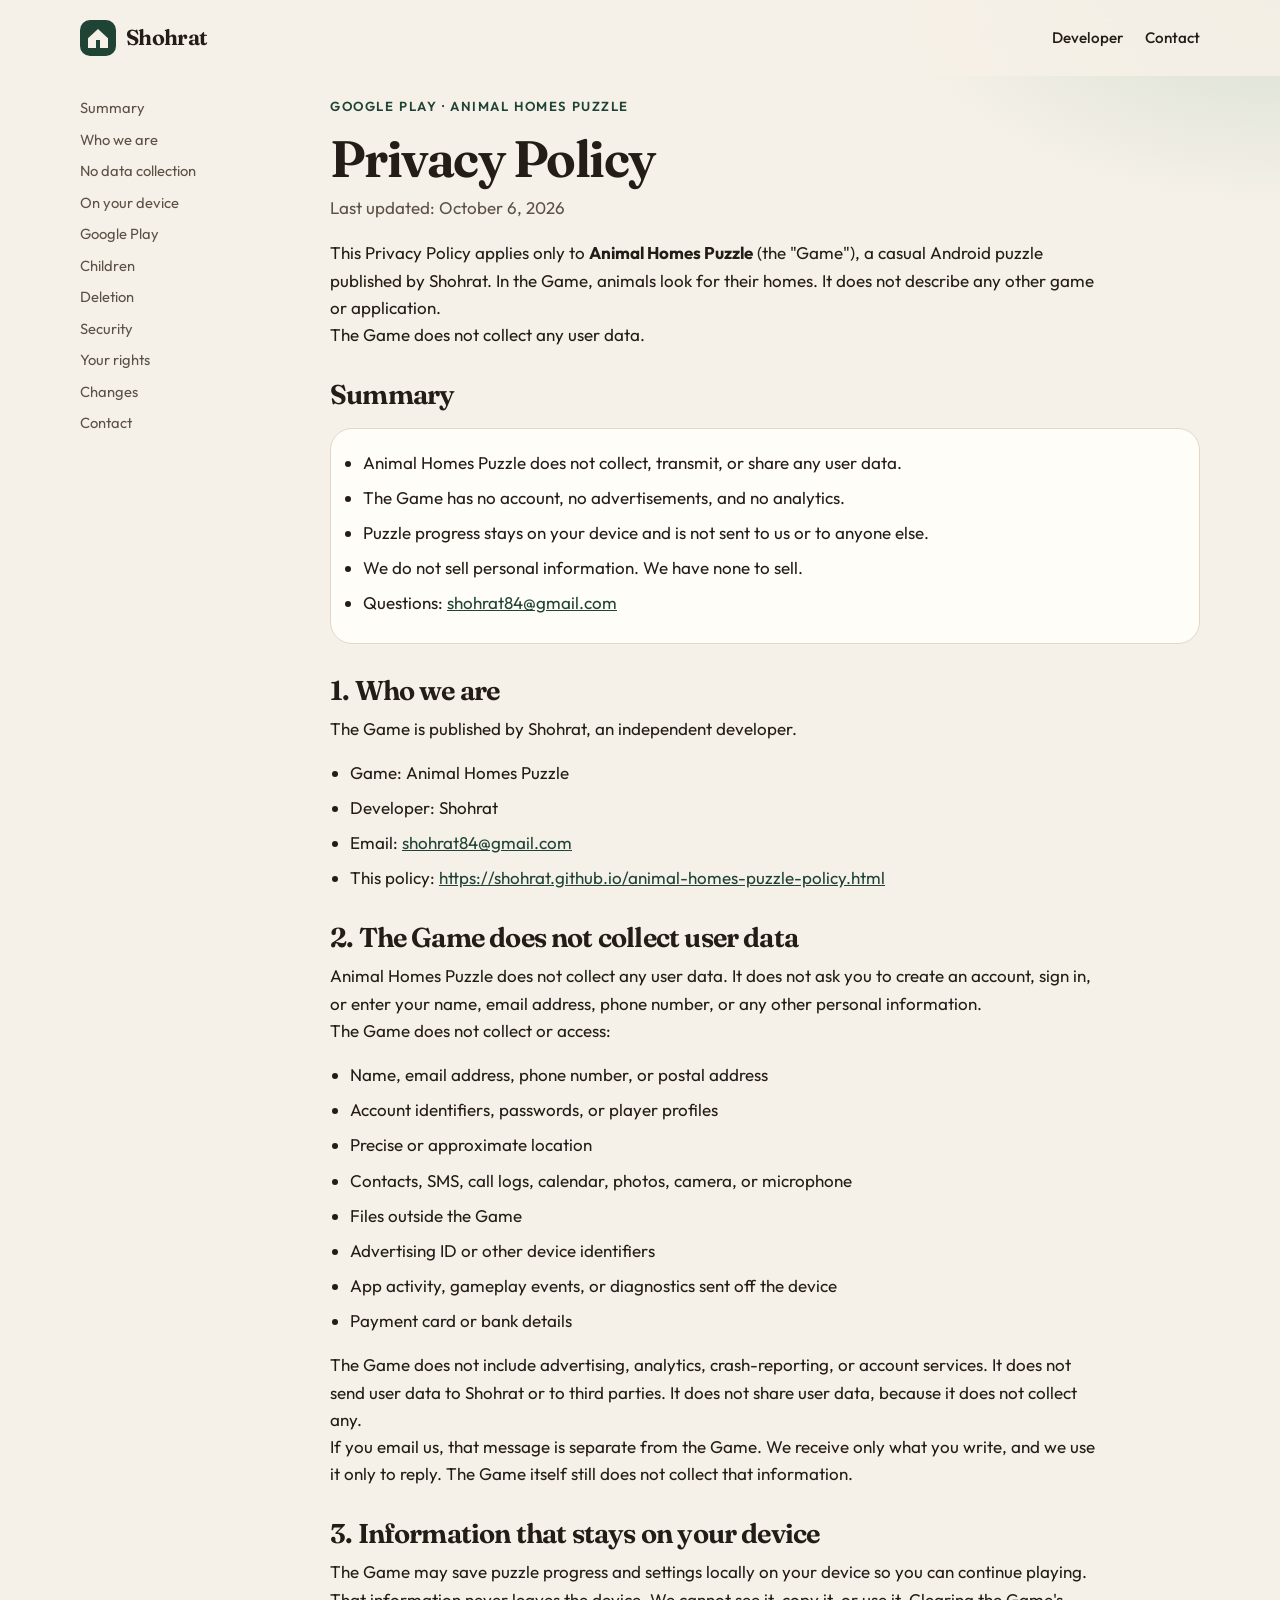
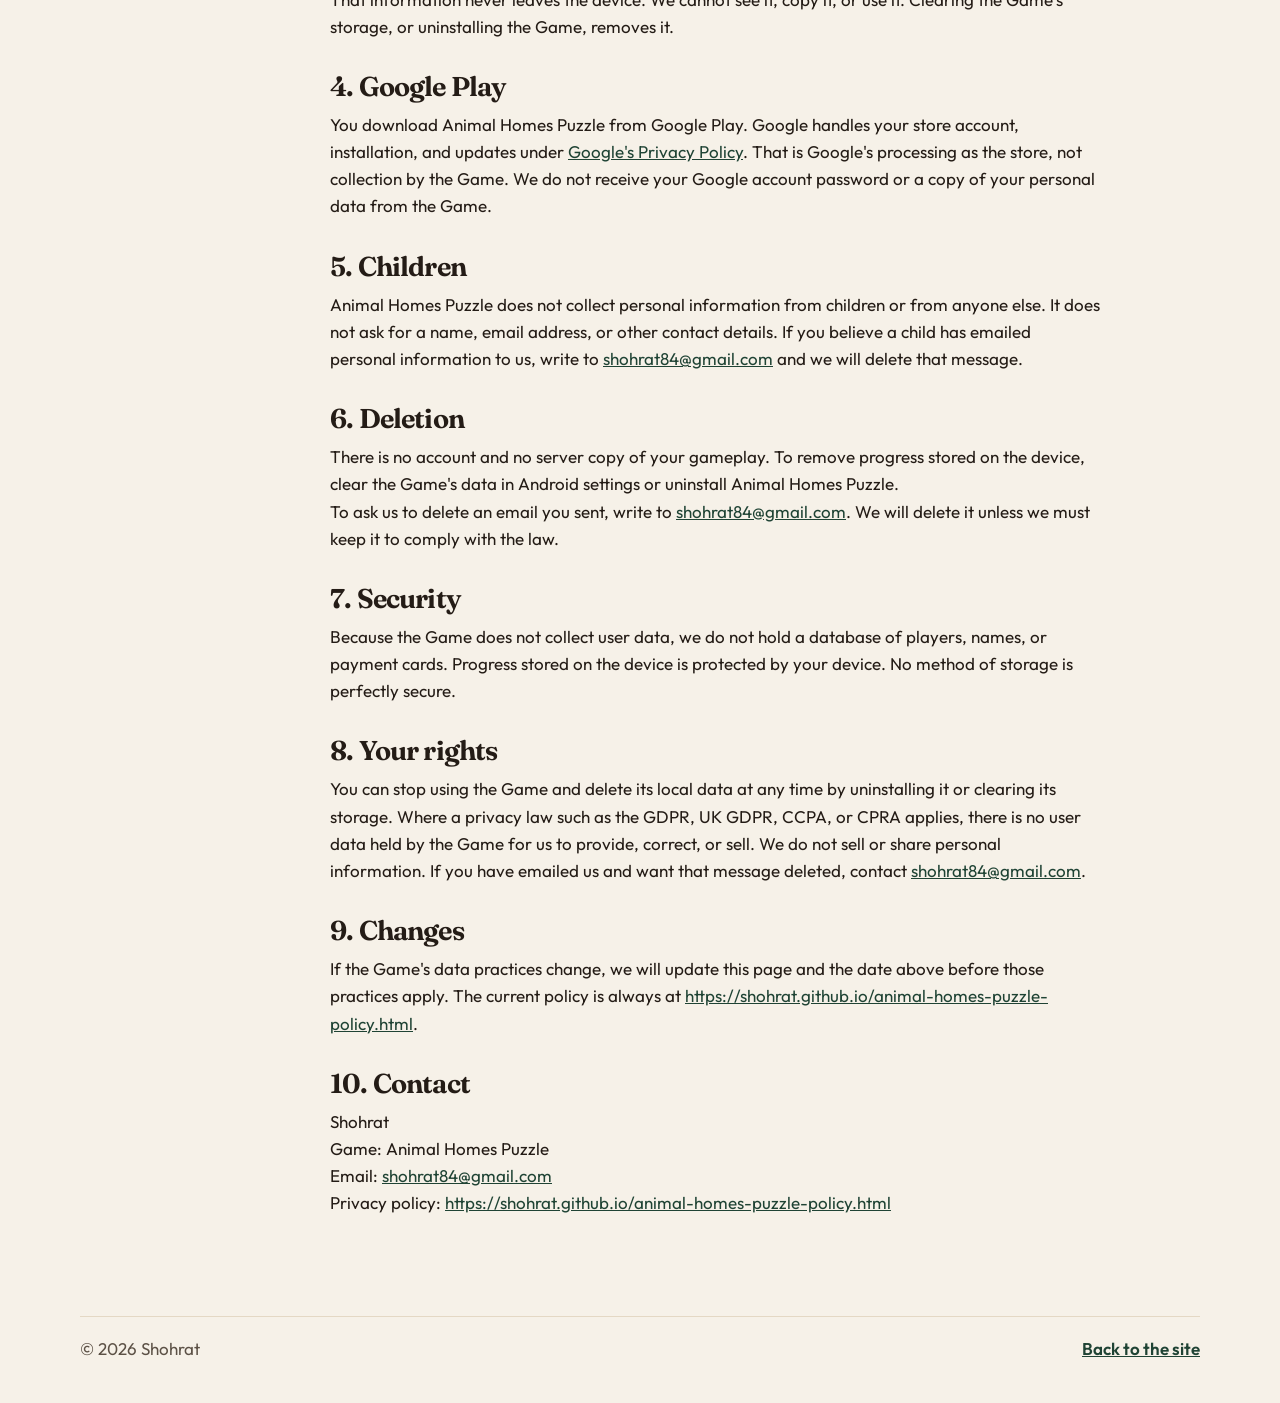
==== animal-homes-puzzle-policy.html @ 862f54f3 "Rename the game privacy policy file. Move it to animal-homes-puzzle-policy.html, drop it from the si" ====
<!DOCTYPE html>
<html lang="en">
<head>
  <meta charset="UTF-8">
  <meta name="viewport" content="width=device-width, initial-scale=1">
  <title>Privacy Policy — Animal Homes Puzzle</title>
  <meta name="description" content="Privacy Policy for Animal Homes Puzzle. The game does not collect any user data.">
  <meta name="theme-color" content="#f6f1e8">
  <link rel="canonical" href="https://shohrat.github.io/animal-homes-puzzle-policy.html">
  <link rel="icon" href="favicon.svg" type="image/svg+xml">
  <meta property="og:title" content="Privacy Policy — Animal Homes Puzzle">
  <meta property="og:description" content="Animal Homes Puzzle does not collect any user data.">
  <meta property="og:type" content="article">
  <meta property="og:url" content="https://shohrat.github.io/animal-homes-puzzle-policy.html">
  <link rel="preconnect" href="https://fonts.googleapis.com">
  <link rel="preconnect" href="https://fonts.gstatic.com" crossorigin>
  <link href="https://fonts.googleapis.com/css2?family=Fraunces:ital,opsz,wght@0,9..144,500;0,9..144,650;1,9..144,560&family=Outfit:wght@400;500;600&display=swap" rel="stylesheet">
  <link rel="stylesheet" href="css/main.css">
</head>
<body>
  <a class="skip-link" href="#content">Skip to content</a>
  <header class="site-header">
    <div class="header-inner">
      <a class="logo" href="index.html">
        <svg viewBox="0 0 36 36" aria-hidden="true">
          <rect width="36" height="36" rx="10" fill="#1f4334"/>
          <path d="M8 18.2 18 9l10 9.2V28H8Z" fill="#f6f1e8"/>
          <rect x="16" y="20" width="4" height="8" fill="#1f4334"/>
        </svg>
        <span class="logo-word">Shohrat</span>
      </a>
      <button class="nav-toggle" type="button" aria-expanded="false" aria-controls="site-nav" aria-label="Menu" data-label-open="Close menu" data-label-closed="Menu">
        <span aria-hidden="true"></span>
      </button>
      <nav id="site-nav" class="site-nav" aria-label="Primary">
        <a href="index.html">Developer</a>
        <a href="index.html#contact">Contact</a>
      </nav>
    </div>
  </header>

  <main id="content" class="policy-page">
    <div class="wrap policy-layout">
      <nav class="policy-toc" aria-label="On this page">
        <a href="#summary">Summary</a>
        <a href="#who">Who we are</a>
        <a href="#no-collection">No data collection</a>
        <a href="#device">On your device</a>
        <a href="#google-play">Google Play</a>
        <a href="#children">Children</a>
        <a href="#retention">Deletion</a>
        <a href="#security">Security</a>
        <a href="#rights">Your rights</a>
        <a href="#changes">Changes</a>
        <a href="#contact">Contact</a>
      </nav>

      <article class="policy">
        <p class="eyebrow">Google Play · Animal Homes Puzzle</p>
        <h1>Privacy Policy</h1>
        <p class="updated">Last updated: <time datetime="2026-10-06">October 6, 2026</time></p>
        <p>This Privacy Policy applies only to <strong>Animal Homes Puzzle</strong> (the "Game"), a casual Android puzzle published by Shohrat. In the Game, animals look for their homes. It does not describe any other game or application.</p>
        <p>The Game does not collect any user data.</p>

        <h2 id="summary">Summary</h2>
        <ul class="summary">
          <li>Animal Homes Puzzle does not collect, transmit, or share any user data.</li>
          <li>The Game has no account, no advertisements, and no analytics.</li>
          <li>Puzzle progress stays on your device and is not sent to us or to anyone else.</li>
          <li>We do not sell personal information. We have none to sell.</li>
          <li>Questions: <a href="mailto:shohrat84@gmail.com">shohrat84@gmail.com</a></li>
        </ul>

        <h2 id="who">1. Who we are</h2>
        <p>The Game is published by Shohrat, an independent developer.</p>
        <ul>
          <li>Game: Animal Homes Puzzle</li>
          <li>Developer: Shohrat</li>
          <li>Email: <a href="mailto:shohrat84@gmail.com">shohrat84@gmail.com</a></li>
          <li>This policy: <a href="https://shohrat.github.io/animal-homes-puzzle-policy.html">https://shohrat.github.io/animal-homes-puzzle-policy.html</a></li>
        </ul>

        <h2 id="no-collection">2. The Game does not collect user data</h2>
        <p>Animal Homes Puzzle does not collect any user data. It does not ask you to create an account, sign in, or enter your name, email address, phone number, or any other personal information.</p>
        <p>The Game does not collect or access:</p>
        <ul>
          <li>Name, email address, phone number, or postal address</li>
          <li>Account identifiers, passwords, or player profiles</li>
          <li>Precise or approximate location</li>
          <li>Contacts, SMS, call logs, calendar, photos, camera, or microphone</li>
          <li>Files outside the Game</li>
          <li>Advertising ID or other device identifiers</li>
          <li>App activity, gameplay events, or diagnostics sent off the device</li>
          <li>Payment card or bank details</li>
        </ul>
        <p>The Game does not include advertising, analytics, crash-reporting, or account services. It does not send user data to Shohrat or to third parties. It does not share user data, because it does not collect any.</p>
        <p>If you email us, that message is separate from the Game. We receive only what you write, and we use it only to reply. The Game itself still does not collect that information.</p>

        <h2 id="device">3. Information that stays on your device</h2>
        <p>The Game may save puzzle progress and settings locally on your device so you can continue playing. That information never leaves the device. We cannot see it, copy it, or use it. Clearing the Game's storage, or uninstalling the Game, removes it.</p>

        <h2 id="google-play">4. Google Play</h2>
        <p>You download Animal Homes Puzzle from Google Play. Google handles your store account, installation, and updates under <a href="https://policies.google.com/privacy" target="_blank" rel="noopener noreferrer">Google's Privacy Policy</a>. That is Google's processing as the store, not collection by the Game. We do not receive your Google account password or a copy of your personal data from the Game.</p>

        <h2 id="children">5. Children</h2>
        <p>Animal Homes Puzzle does not collect personal information from children or from anyone else. It does not ask for a name, email address, or other contact details. If you believe a child has emailed personal information to us, write to <a href="mailto:shohrat84@gmail.com">shohrat84@gmail.com</a> and we will delete that message.</p>

        <h2 id="retention">6. Deletion</h2>
        <p>There is no account and no server copy of your gameplay. To remove progress stored on the device, clear the Game's data in Android settings or uninstall Animal Homes Puzzle.</p>
        <p>To ask us to delete an email you sent, write to <a href="mailto:shohrat84@gmail.com">shohrat84@gmail.com</a>. We will delete it unless we must keep it to comply with the law.</p>

        <h2 id="security">7. Security</h2>
        <p>Because the Game does not collect user data, we do not hold a database of players, names, or payment cards. Progress stored on the device is protected by your device. No method of storage is perfectly secure.</p>

        <h2 id="rights">8. Your rights</h2>
        <p>You can stop using the Game and delete its local data at any time by uninstalling it or clearing its storage. Where a privacy law such as the GDPR, UK GDPR, CCPA, or CPRA applies, there is no user data held by the Game for us to provide, correct, or sell. We do not sell or share personal information. If you have emailed us and want that message deleted, contact <a href="mailto:shohrat84@gmail.com">shohrat84@gmail.com</a>.</p>

        <h2 id="changes">9. Changes</h2>
        <p>If the Game's data practices change, we will update this page and the date above before those practices apply. The current policy is always at <a href="https://shohrat.github.io/animal-homes-puzzle-policy.html">https://shohrat.github.io/animal-homes-puzzle-policy.html</a>.</p>

        <h2 id="contact">10. Contact</h2>
        <p>Shohrat<br>
        Game: Animal Homes Puzzle<br>
        Email: <a href="mailto:shohrat84@gmail.com">shohrat84@gmail.com</a><br>
        Privacy policy: <a href="https://shohrat.github.io/animal-homes-puzzle-policy.html">https://shohrat.github.io/animal-homes-puzzle-policy.html</a></p>
      </article>
    </div>
  </main>

  <footer class="site-footer">
    <div class="wrap footer-inner">
      <p>© 2026 Shohrat</p>
      <a href="index.html">Back to the site</a>
    </div>
  </footer>
  <script src="js/custom.js"></script>
</body>
</html>
---- css/main.css ----
:root {
  --paper: #f6f1e8;
  --ink: #241c16;
  --ink-soft: #5c5146;
  --moss: #1f4334;
  --moss-deep: #173328;
  --honey: #f0b429;
  --clay: #c46b4a;
  --line: #e4d8c4;
  --card: #fffdf8;
  --ok: #e7f3ea;
  --shadow: 0 22px 50px rgba(55, 36, 18, 0.08);
  --header: 76px;
}

*,
*::before,
*::after {
  box-sizing: border-box;
}

html {
  scroll-behavior: smooth;
}

body {
  margin: 0;
  color: var(--ink);
  background:
    radial-gradient(900px 420px at 0% -10%, rgba(240, 180, 41, 0.28), transparent 60%),
    radial-gradient(700px 380px at 100% 0%, rgba(47, 125, 96, 0.16), transparent 55%),
    var(--paper);
  font-family: "Outfit", "Avenir Next", "Segoe UI", sans-serif;
  font-size: 1.0625rem;
  line-height: 1.6;
}

img,
svg {
  max-width: 100%;
}

a {
  color: inherit;
}

h1,
h2,
h3,
.logo-word {
  font-family: "Fraunces", "Iowan Old Style", Palatino, Georgia, serif;
  font-weight: 650;
  letter-spacing: -0.03em;
  line-height: 1.08;
}

p {
  margin: 0;
}

button,
input {
  font: inherit;
}

.wrap {
  width: min(1120px, calc(100% - 40px));
  margin-inline: auto;
}

.skip-link {
  position: absolute;
  left: 12px;
  top: 12px;
  transform: translateY(-150%);
  background: var(--ink);
  color: white;
  padding: 8px 12px;
  z-index: 40;
}

.skip-link:focus {
  transform: none;
}

:focus-visible {
  outline: 3px solid var(--honey);
  outline-offset: 3px;
}

.site-header {
  position: sticky;
  top: 0;
  z-index: 30;
  height: var(--header);
  display: flex;
  align-items: center;
  background: rgba(246, 241, 232, 0.88);
  backdrop-filter: blur(14px);
}

.site-header.is-scrolled {
  box-shadow: 0 1px 0 rgba(36, 28, 22, 0.08);
}

.header-inner {
  display: flex;
  align-items: center;
  justify-content: space-between;
  gap: 20px;
  width: min(1120px, calc(100% - 40px));
  margin-inline: auto;
}

.logo {
  display: inline-flex;
  align-items: center;
  gap: 10px;
  text-decoration: none;
  color: var(--ink);
}

.logo svg {
  width: 36px;
  height: 36px;
  flex: none;
}

.logo-word {
  font-size: 1.35rem;
}

.site-nav {
  display: flex;
  align-items: center;
  gap: 22px;
}

.site-nav a {
  text-decoration: none;
  color: var(--ink);
  font-size: 0.95rem;
  font-weight: 500;
}

.site-nav a[aria-current="page"] {
  color: var(--moss);
  box-shadow: inset 0 -2px 0 var(--honey);
}

.nav-toggle {
  display: none;
  width: 46px;
  height: 46px;
  border-radius: 14px;
  border: 1px solid var(--line);
  background: var(--card);
  padding: 0;
  cursor: pointer;
}

.nav-toggle span,
.nav-toggle span::before,
.nav-toggle span::after {
  display: block;
  width: 18px;
  height: 2px;
  background: var(--ink);
  position: relative;
  margin: 0 auto;
}

.nav-toggle span::before,
.nav-toggle span::after {
  content: "";
  position: absolute;
  left: 0;
}

.nav-toggle span::before {
  top: -6px;
}

.nav-toggle span::after {
  top: 6px;
}

.hero {
  position: relative;
  isolation: isolate;
  padding: 28px 0 20px;
}

.hero::before {
  content: "";
  position: absolute;
  width: 380px;
  height: 380px;
  right: 4%;
  top: 10px;
  border-radius: 50%;
  background: rgba(240, 180, 41, 0.28);
  z-index: -1;
}

.hero-grid {
  display: grid;
  grid-template-columns: minmax(0, 1.08fr) minmax(280px, 0.92fr);
  gap: 42px;
  align-items: center;
}

.eyebrow {
  margin: 0 0 14px;
  color: var(--moss);
  font-size: 0.82rem;
  font-weight: 600;
  letter-spacing: 0.12em;
  text-transform: uppercase;
}

.hero h1 {
  margin: 0 0 16px;
  font-size: clamp(2.5rem, 5.4vw, 4.5rem);
  max-width: 11em;
}

.hero h1 em {
  font-style: italic;
  font-weight: 560;
  color: var(--moss);
}

.lede {
  max-width: 38rem;
  color: var(--ink-soft);
  font-size: 1.12rem;
}

.platforms {
  display: flex;
  flex-wrap: wrap;
  gap: 8px;
  margin: 22px 0 0;
  padding: 0;
  list-style: none;
}

.platforms li {
  padding: 6px 12px;
  border-radius: 999px;
  border: 1px solid var(--line);
  background: var(--card);
  font-size: 0.92rem;
  font-weight: 600;
}

.actions {
  display: flex;
  flex-wrap: wrap;
  gap: 12px;
  margin-top: 22px;
}

.button {
  display: inline-flex;
  align-items: center;
  justify-content: center;
  min-height: 48px;
  padding: 0 18px;
  border-radius: 999px;
  border: 1.5px solid transparent;
  text-decoration: none;
  font-weight: 600;
  cursor: pointer;
  background: transparent;
  color: var(--ink);
}

.button-primary {
  background: var(--moss);
  color: #f7f3ea;
}

.button-primary:hover {
  background: var(--moss-deep);
}

.button-ghost {
  border-color: var(--moss);
  color: var(--moss);
}

.button-ghost:hover {
  background: rgba(31, 67, 52, 0.06);
}

.studio,
.note-card,
.policy-box {
  background: var(--card);
  border: 1px solid var(--line);
  border-radius: 28px;
  box-shadow: var(--shadow);
}

.studio {
  padding: 22px 22px 26px;
}

.switcher {
  display: flex;
  flex-wrap: wrap;
  gap: 8px;
  margin-bottom: 18px;
}

.switch {
  min-height: 42px;
  padding: 0 14px;
  border-radius: 999px;
  border: 1px solid var(--line);
  background: transparent;
  color: var(--ink);
  font-weight: 600;
  cursor: pointer;
}

.switch.is-selected {
  background: var(--moss);
  border-color: var(--moss);
  color: #f6f1e8;
}

.studio-panel h2 {
  margin: 0 0 8px;
  font-size: 1.9rem;
}

.studio-panel p,
.note-card p,
.project-card p {
  color: var(--ink-soft);
}

.project-list {
  display: grid;
  grid-template-columns: 1.15fr 0.85fr;
  gap: 16px;
}

.project-card,
.note-card {
  border-radius: 28px;
  padding: 28px;
  min-height: 240px;
}

.project-card {
  background:
    radial-gradient(circle at 90% 10%, rgba(240, 180, 41, 0.28), transparent 36%),
    var(--moss);
  color: #f6f1e8;
}

.project-card .eyebrow {
  color: var(--honey);
}

.project-card h3,
.note-card h3 {
  margin: 0 0 10px;
  font-size: clamp(1.8rem, 3vw, 2.4rem);
}

.project-card p {
  color: rgba(246, 241, 232, 0.86);
  max-width: 36rem;
}

.project-card a {
  display: inline-block;
  margin-top: 18px;
  color: var(--honey);
  font-weight: 600;
}

.note-card {
  box-shadow: none;
}

.note-card .eyebrow {
  color: var(--moss);
}

.board {
  background: var(--card);
  border: 1px solid var(--line);
  border-radius: 28px;
  box-shadow: var(--shadow);
  padding: 22px 20px 18px;
}

.board h2 {
  margin: 0 0 6px;
  font-size: 1.8rem;
}

.board-status {
  min-height: 1.6em;
  color: var(--ink-soft);
  margin-bottom: 14px;
}

.board-columns {
  display: grid;
  grid-template-columns: 1fr 1fr;
  gap: 14px;
}

.column-label {
  margin: 0 0 8px;
  font-size: 0.78rem;
  font-weight: 600;
  letter-spacing: 0.08em;
  text-transform: uppercase;
  color: var(--ink-soft);
}

.token-list {
  display: grid;
  gap: 10px;
}

.token {
  display: flex;
  align-items: center;
  gap: 10px;
  width: 100%;
  text-align: left;
  border: 1.5px solid var(--line);
  background: #fff;
  border-radius: 16px;
  padding: 8px 10px;
  cursor: pointer;
  color: var(--ink);
}

.token:hover:not(:disabled) {
  border-color: #c9b89a;
}

.token-art {
  width: 58px;
  height: 58px;
  flex: none;
  display: grid;
  place-items: center;
}

.token-art svg {
  width: 58px;
  height: 58px;
}

.token-copy {
  display: flex;
  flex-direction: column;
  min-width: 0;
}

.token-label {
  font-weight: 600;
}

.token-state {
  color: var(--moss);
  font-size: 0.78rem;
  font-weight: 600;
}

.token-state:empty {
  display: none;
}

.token.is-selected {
  border-color: var(--moss);
  box-shadow: 0 0 0 3px rgba(31, 67, 52, 0.16);
}

.token.is-matched {
  background: var(--ok);
  border-color: #8fb59a;
  cursor: default;
}

.token.is-wrong {
  border-color: var(--clay);
  animation: shake 0.4s ease;
}

.board-reset {
  margin-top: 12px;
  border: 0;
  background: transparent;
  color: var(--moss);
  font-weight: 600;
  cursor: pointer;
  padding: 8px 0;
  text-decoration: underline;
  text-underline-offset: 3px;
}

@keyframes shake {
  0%,
  100% { transform: translateX(0); }
  25% { transform: translateX(-4px); }
  75% { transform: translateX(4px); }
}

.section {
  padding: 56px 0;
}

.section h2 {
  margin: 0 0 12px;
  font-size: clamp(2rem, 4vw, 3rem);
}

.section-intro {
  max-width: 40rem;
  color: var(--ink-soft);
  margin-bottom: 28px;
}

.game-card {
  display: grid;
  grid-template-columns: 0.9fr 1.1fr;
  border-radius: 32px;
  overflow: hidden;
  border: 1px solid var(--line);
  background: var(--card);
  box-shadow: var(--shadow);
}

.game-card-visual {
  background:
    radial-gradient(circle at 20% 20%, rgba(240, 180, 41, 0.35), transparent 40%),
    var(--moss);
  color: #f6f1e8;
  padding: 36px 32px;
  position: relative;
}

.game-card-visual .eyebrow {
  color: var(--honey);
}

.game-card-visual h2 {
  color: #f6f1e8;
  max-width: 8em;
}

.game-card-visual p {
  max-width: 22rem;
  color: rgba(246, 241, 232, 0.86);
}

.sticker {
  position: absolute;
  right: 24px;
  bottom: 24px;
  transform: rotate(-8deg);
  background: var(--honey);
  color: var(--ink);
  font-weight: 700;
  padding: 8px 12px;
  border-radius: 10px;
  letter-spacing: 0.04em;
  text-transform: uppercase;
  font-size: 0.78rem;
}

.game-card-body {
  padding: 36px 32px;
}

.facts {
  display: grid;
  gap: 14px;
  margin: 22px 0 8px;
  padding: 0;
  list-style: none;
}

.facts li {
  display: grid;
  grid-template-columns: 42px 1fr;
  gap: 12px;
  align-items: start;
}

.fact-index {
  font-family: "Fraunces", Georgia, serif;
  color: var(--clay);
  font-size: 1.3rem;
}

.facts strong {
  display: block;
}

.facts span {
  color: var(--ink-soft);
}

.text-link {
  color: var(--moss);
  font-weight: 600;
}

.card-grid {
  display: grid;
  grid-template-columns: repeat(3, 1fr);
  gap: 16px;
}

.work-card {
  background: var(--card);
  border: 1px solid var(--line);
  border-radius: 24px;
  padding: 22px 22px 26px;
  min-height: 220px;
}

.work-card span {
  display: block;
  font-family: "Fraunces", Georgia, serif;
  font-size: 1.8rem;
  color: var(--clay);
  margin-bottom: 18px;
}

.work-card h3 {
  margin: 0 0 8px;
  font-size: 1.55rem;
}

.work-card p {
  color: var(--ink-soft);
}

.about-panel {
  display: grid;
  grid-template-columns: 1.2fr 0.8fr;
  gap: 28px;
  align-items: start;
}

.about-panel p + p {
  margin-top: 14px;
}

.mail-card {
  background: var(--ink);
  color: #f6f1e8;
  border-radius: 24px;
  padding: 24px;
}

.mail-card a {
  color: var(--honey);
  font-family: "Fraunces", Georgia, serif;
  font-size: 1.7rem;
  text-decoration: none;
  line-height: 1.2;
  overflow-wrap: anywhere;
}

.mail-card p {
  margin-top: 10px;
  color: rgba(246, 241, 232, 0.78);
}

.contact-grid {
  display: grid;
  grid-template-columns: 0.8fr 1.2fr;
  gap: 22px;
}

.policy-box {
  background: var(--card);
  border: 1px solid var(--line);
  border-radius: 24px;
  padding: 22px;
}

.policy-box p {
  color: var(--ink-soft);
  margin-bottom: 14px;
}

.url-row {
  display: flex;
  gap: 10px;
  align-items: center;
}

.url-row input {
  flex: 1;
  min-width: 0;
  height: 48px;
  border-radius: 14px;
  border: 1px solid var(--line);
  background: #fff;
  padding: 0 12px;
  color: var(--ink);
}

.site-footer {
  padding: 28px 0 40px;
  color: var(--ink-soft);
}

.footer-inner {
  display: flex;
  justify-content: space-between;
  gap: 16px;
  border-top: 1px solid var(--line);
  padding-top: 18px;
}

.site-footer a {
  color: var(--moss);
  font-weight: 600;
}

.policy-page {
  padding: 20px 0 72px;
}

.policy-layout {
  display: grid;
  grid-template-columns: 210px minmax(0, 1fr);
  gap: 40px;
  align-items: start;
}

.policy-toc {
  position: sticky;
  top: 96px;
  display: grid;
  gap: 8px;
  font-size: 0.92rem;
}

.policy-toc a {
  color: var(--ink-soft);
  text-decoration: none;
}

.policy-toc a:hover {
  color: var(--moss);
}

.policy h1 {
  margin: 0 0 8px;
  font-size: clamp(2.3rem, 4vw, 3.8rem);
}

.policy .updated {
  color: var(--ink-soft);
  margin-bottom: 18px;
}

.summary {
  background: var(--card);
  border: 1px solid var(--line);
  border-radius: 22px;
  padding: 12px 22px 18px 2rem;
  margin: 18px 0 8px;
}

.policy ul,
.policy ol {
  padding-left: 1.25rem;
}

.policy .summary {
  padding-left: 2rem;
}

.summary li,
.policy li {
  margin: 8px 0;
}

.policy h2 {
  margin: 2rem 0 0.6rem;
  font-size: 1.7rem;
  scroll-margin-top: 96px;
}

.policy h3,
.policy-box h3 {
  margin: 1.35rem 0 0.45rem;
  font-size: 1.35rem;
}

.policy-box h3 {
  margin-top: 0;
  font-size: 1.7rem;
}

caption {
  caption-side: top;
  text-align: left;
  font-weight: 600;
  padding: 14px 14px 4px;
}

.policy a {
  color: var(--moss);
  overflow-wrap: anywhere;
}

.policy p,
.policy li {
  max-width: 70ch;
}

.table-wrap {
  overflow-x: auto;
  margin: 16px 0 8px;
  border: 1px solid var(--line);
  border-radius: 16px;
  background: var(--card);
}

table {
  width: 100%;
  border-collapse: collapse;
  min-width: 640px;
}

th,
td {
  text-align: left;
  padding: 12px 14px;
  border-bottom: 1px solid var(--line);
  vertical-align: top;
}

th {
  font-size: 0.78rem;
  letter-spacing: 0.06em;
  text-transform: uppercase;
  color: var(--ink-soft);
}

tr:last-child td {
  border-bottom: 0;
}

@media (max-width: 980px) {
  .hero-grid,
  .game-card,
  .about-panel,
  .contact-grid,
  .project-list,
  .policy-layout {
    grid-template-columns: 1fr;
  }

  .policy-toc {
    position: static;
    grid-template-columns: 1fr 1fr;
  }

  .sticker {
    position: static;
    display: inline-block;
    margin-top: 18px;
  }
}

@media (max-width: 800px) {
  .card-grid {
    grid-template-columns: 1fr;
  }

  .nav-toggle {
    display: inline-flex;
    align-items: center;
    justify-content: center;
  }

  .site-nav {
    display: none;
    position: absolute;
    top: calc(var(--header) - 8px);
    right: 20px;
    left: 20px;
    flex-direction: column;
    align-items: flex-start;
    gap: 4px;
    padding: 12px;
    background: var(--card);
    border: 1px solid var(--line);
    border-radius: 18px;
    box-shadow: var(--shadow);
  }

  .site-nav.is-open {
    display: flex;
  }

  .site-nav a {
    width: 100%;
    padding: 10px 8px;
  }

  .url-row {
    flex-direction: column;
    align-items: stretch;
  }

  .policy-toc {
    grid-template-columns: 1fr;
  }
}

@media (max-width: 560px) {
  .board-columns {
    grid-template-columns: 1fr;
  }

  .footer-inner {
    flex-direction: column;
  }
}

@media (prefers-reduced-motion: reduce) {
  html {
    scroll-behavior: auto;
  }

  .token.is-wrong {
    animation: none;
  }
}

@media print {
  .site-header,
  .policy-toc,
  .site-footer,
  .button {
    display: none;
  }

  body {
    background: white;
  }

  .policy a {
    text-decoration: underline;
  }
}
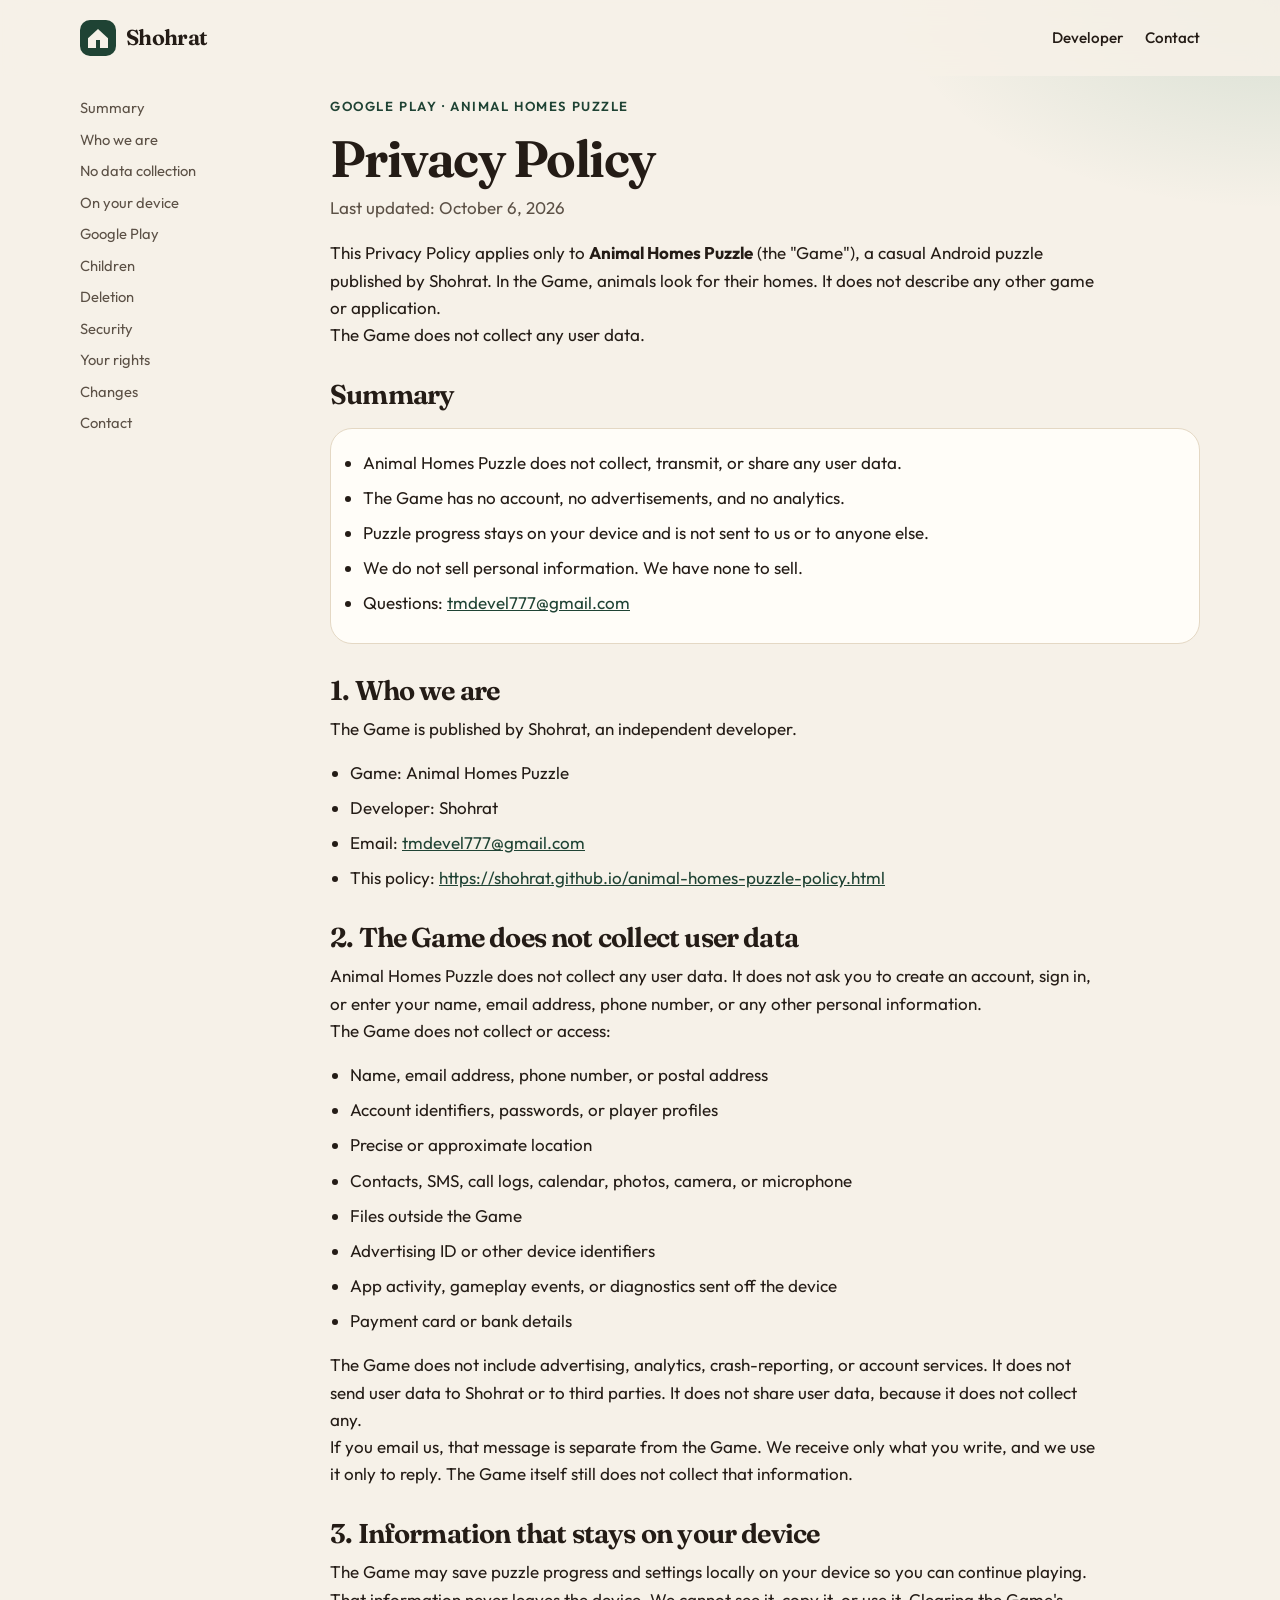
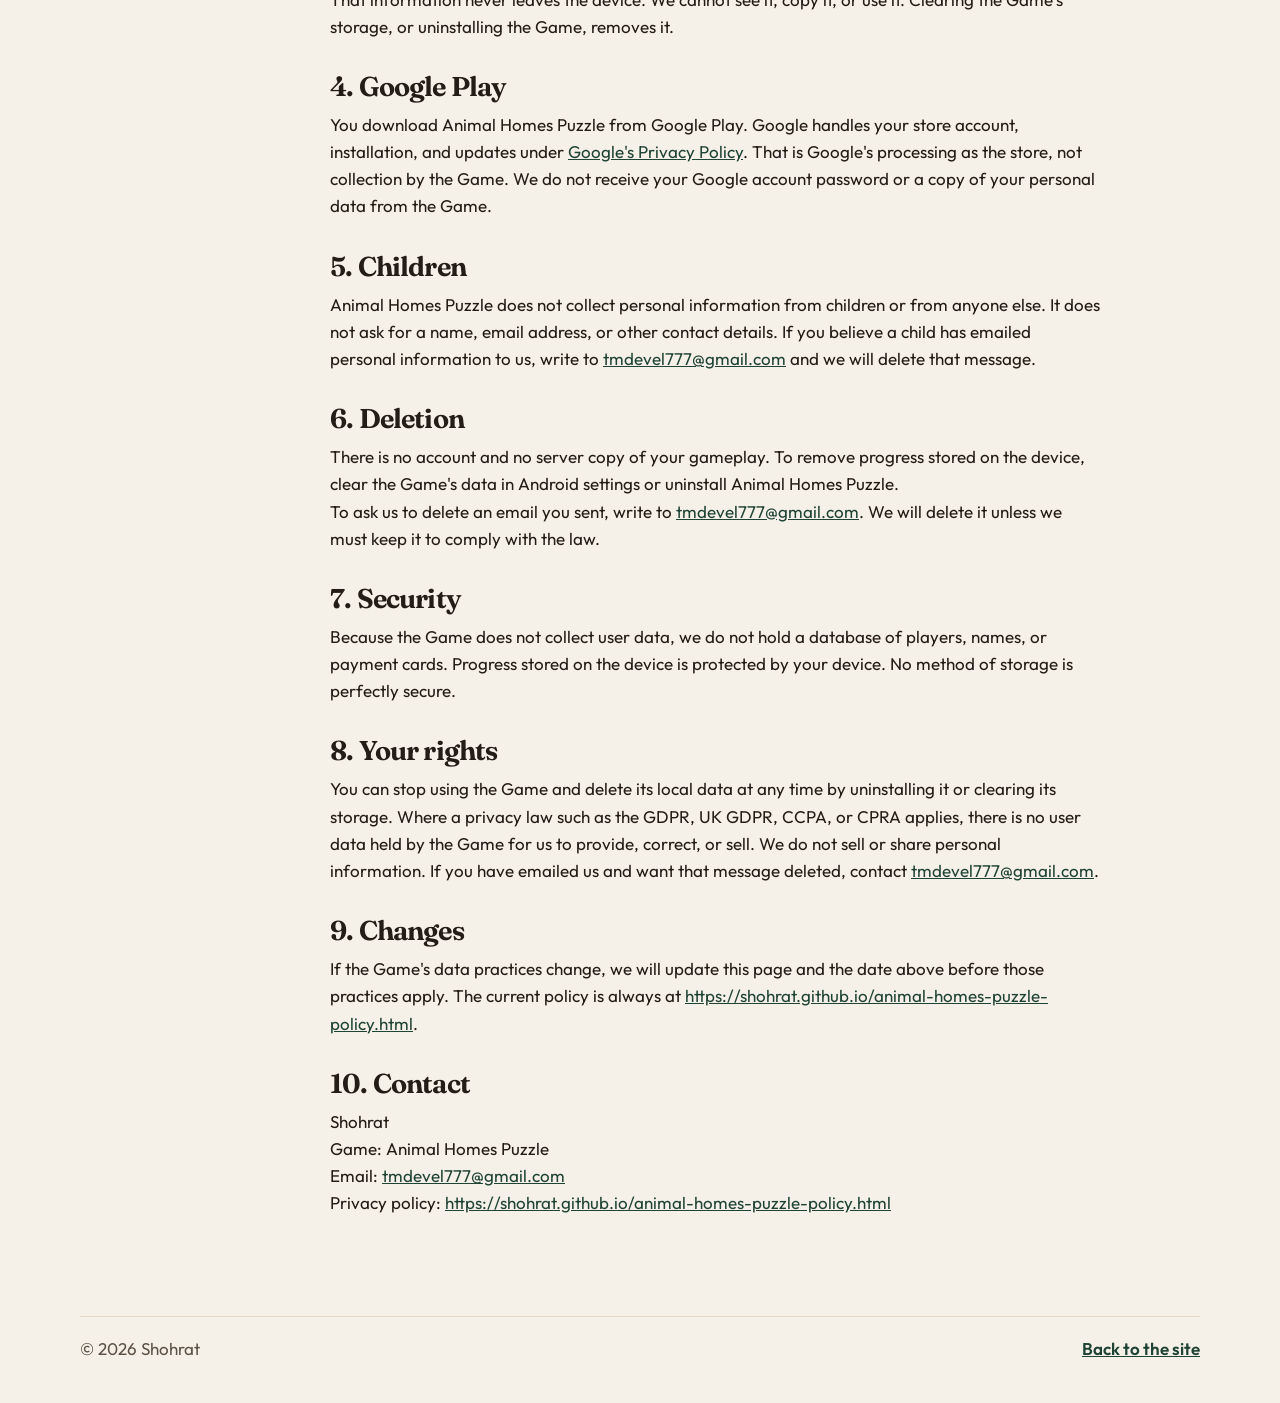
==== commit 4b7ba0e2: "Update the contact email on every page. Use tmdevel777@gmail.com on the homepage and in the Animal H" ====
--- a/animal-homes-puzzle-policy.html
+++ b/animal-homes-puzzle-policy.html
@@ -68,7 +68,7 @@
           <li>The Game has no account, no advertisements, and no analytics.</li>
           <li>Puzzle progress stays on your device and is not sent to us or to anyone else.</li>
           <li>We do not sell personal information. We have none to sell.</li>
-          <li>Questions: <a href="mailto:shohrat84@gmail.com">shohrat84@gmail.com</a></li>
+          <li>Questions: <a href="mailto:tmdevel777@gmail.com">tmdevel777@gmail.com</a></li>
         </ul>
 
         <h2 id="who">1. Who we are</h2>
@@ -76,7 +76,7 @@
         <ul>
           <li>Game: Animal Homes Puzzle</li>
           <li>Developer: Shohrat</li>
-          <li>Email: <a href="mailto:shohrat84@gmail.com">shohrat84@gmail.com</a></li>
+          <li>Email: <a href="mailto:tmdevel777@gmail.com">tmdevel777@gmail.com</a></li>
           <li>This policy: <a href="https://shohrat.github.io/animal-homes-puzzle-policy.html">https://shohrat.github.io/animal-homes-puzzle-policy.html</a></li>
         </ul>
 
@@ -103,17 +103,17 @@
         <p>You download Animal Homes Puzzle from Google Play. Google handles your store account, installation, and updates under <a href="https://policies.google.com/privacy" target="_blank" rel="noopener noreferrer">Google's Privacy Policy</a>. That is Google's processing as the store, not collection by the Game. We do not receive your Google account password or a copy of your personal data from the Game.</p>
 
         <h2 id="children">5. Children</h2>
-        <p>Animal Homes Puzzle does not collect personal information from children or from anyone else. It does not ask for a name, email address, or other contact details. If you believe a child has emailed personal information to us, write to <a href="mailto:shohrat84@gmail.com">shohrat84@gmail.com</a> and we will delete that message.</p>
+        <p>Animal Homes Puzzle does not collect personal information from children or from anyone else. It does not ask for a name, email address, or other contact details. If you believe a child has emailed personal information to us, write to <a href="mailto:tmdevel777@gmail.com">tmdevel777@gmail.com</a> and we will delete that message.</p>
 
         <h2 id="retention">6. Deletion</h2>
         <p>There is no account and no server copy of your gameplay. To remove progress stored on the device, clear the Game's data in Android settings or uninstall Animal Homes Puzzle.</p>
-        <p>To ask us to delete an email you sent, write to <a href="mailto:shohrat84@gmail.com">shohrat84@gmail.com</a>. We will delete it unless we must keep it to comply with the law.</p>
+        <p>To ask us to delete an email you sent, write to <a href="mailto:tmdevel777@gmail.com">tmdevel777@gmail.com</a>. We will delete it unless we must keep it to comply with the law.</p>
 
         <h2 id="security">7. Security</h2>
         <p>Because the Game does not collect user data, we do not hold a database of players, names, or payment cards. Progress stored on the device is protected by your device. No method of storage is perfectly secure.</p>
 
         <h2 id="rights">8. Your rights</h2>
-        <p>You can stop using the Game and delete its local data at any time by uninstalling it or clearing its storage. Where a privacy law such as the GDPR, UK GDPR, CCPA, or CPRA applies, there is no user data held by the Game for us to provide, correct, or sell. We do not sell or share personal information. If you have emailed us and want that message deleted, contact <a href="mailto:shohrat84@gmail.com">shohrat84@gmail.com</a>.</p>
+        <p>You can stop using the Game and delete its local data at any time by uninstalling it or clearing its storage. Where a privacy law such as the GDPR, UK GDPR, CCPA, or CPRA applies, there is no user data held by the Game for us to provide, correct, or sell. We do not sell or share personal information. If you have emailed us and want that message deleted, contact <a href="mailto:tmdevel777@gmail.com">tmdevel777@gmail.com</a>.</p>
 
         <h2 id="changes">9. Changes</h2>
         <p>If the Game's data practices change, we will update this page and the date above before those practices apply. The current policy is always at <a href="https://shohrat.github.io/animal-homes-puzzle-policy.html">https://shohrat.github.io/animal-homes-puzzle-policy.html</a>.</p>
@@ -121,7 +121,7 @@
         <h2 id="contact">10. Contact</h2>
         <p>Shohrat<br>
         Game: Animal Homes Puzzle<br>
-        Email: <a href="mailto:shohrat84@gmail.com">shohrat84@gmail.com</a><br>
+        Email: <a href="mailto:tmdevel777@gmail.com">tmdevel777@gmail.com</a><br>
         Privacy policy: <a href="https://shohrat.github.io/animal-homes-puzzle-policy.html">https://shohrat.github.io/animal-homes-puzzle-policy.html</a></p>
       </article>
     </div>
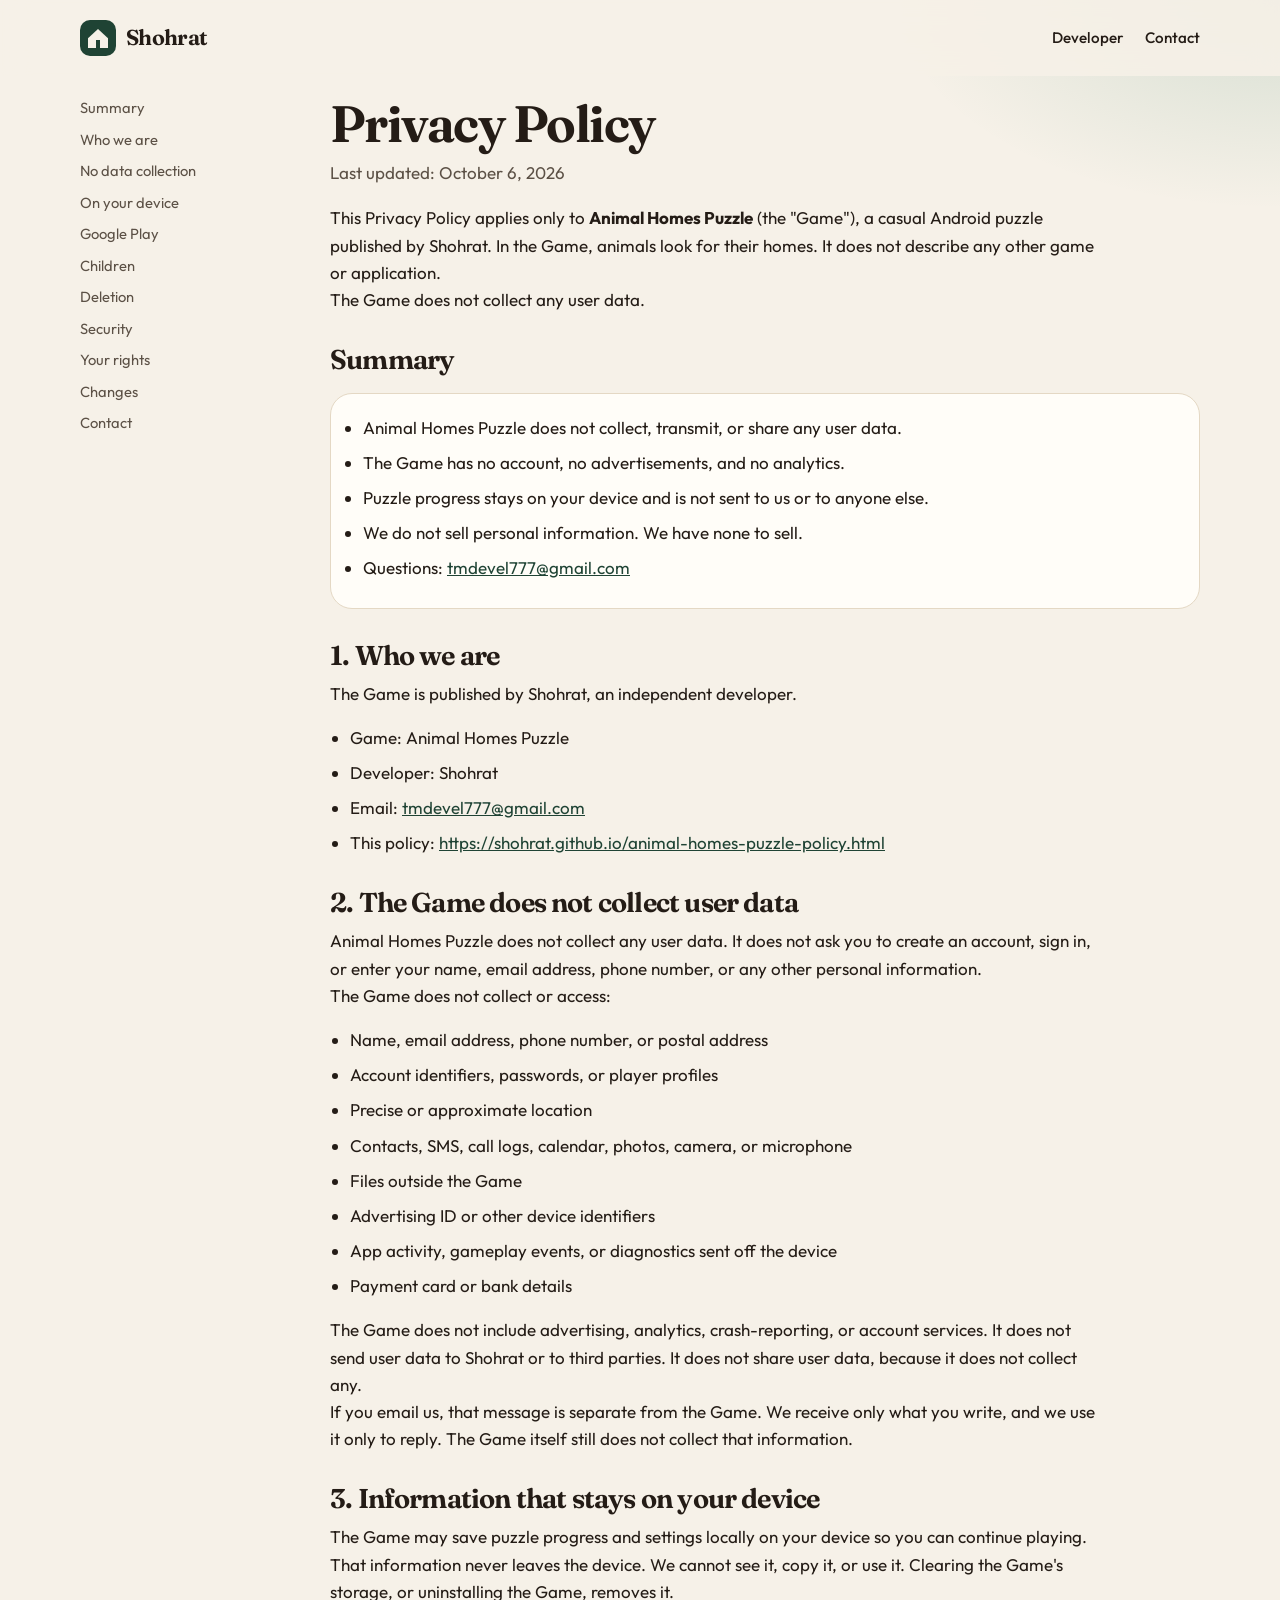
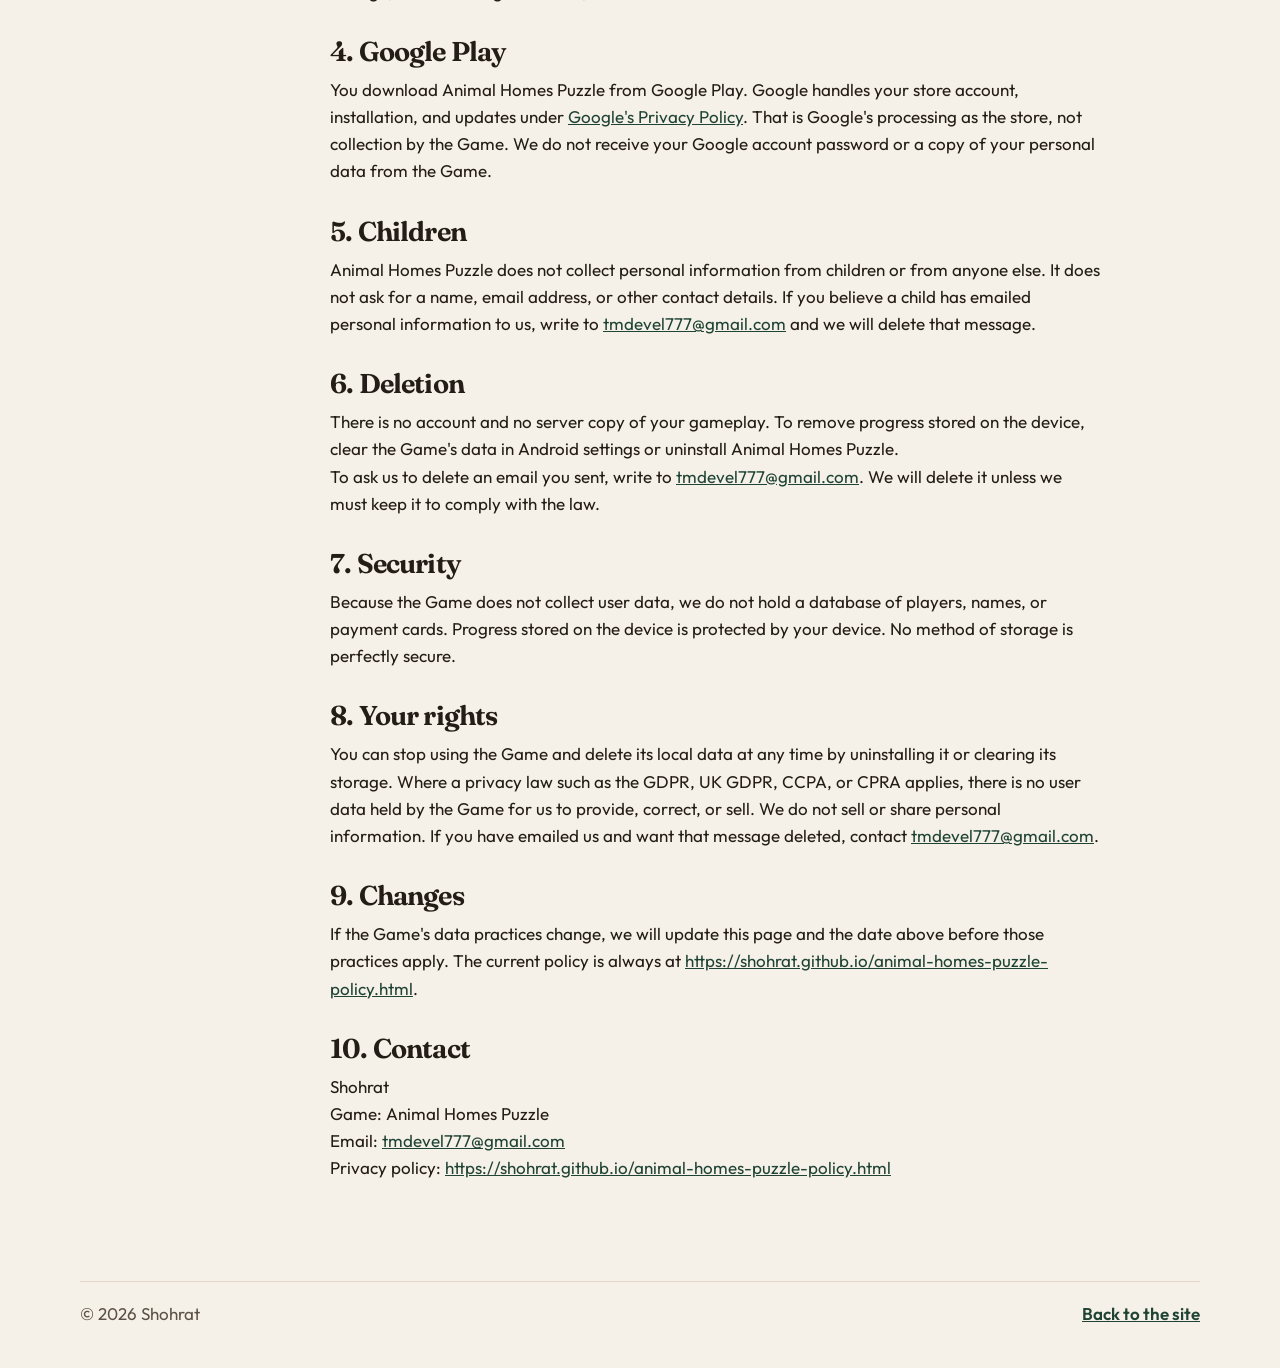
==== commit c15a2db1: "Remove the Google Play eyebrow from the privacy policy. The policy page now starts with the Privacy " ====
--- a/animal-homes-puzzle-policy.html
+++ b/animal-homes-puzzle-policy.html
@@ -56,7 +56,6 @@
       </nav>
 
       <article class="policy">
-        <p class="eyebrow">Google Play · Animal Homes Puzzle</p>
         <h1>Privacy Policy</h1>
         <p class="updated">Last updated: <time datetime="2026-10-06">October 6, 2026</time></p>
         <p>This Privacy Policy applies only to <strong>Animal Homes Puzzle</strong> (the "Game"), a casual Android puzzle published by Shohrat. In the Game, animals look for their homes. It does not describe any other game or application.</p>
